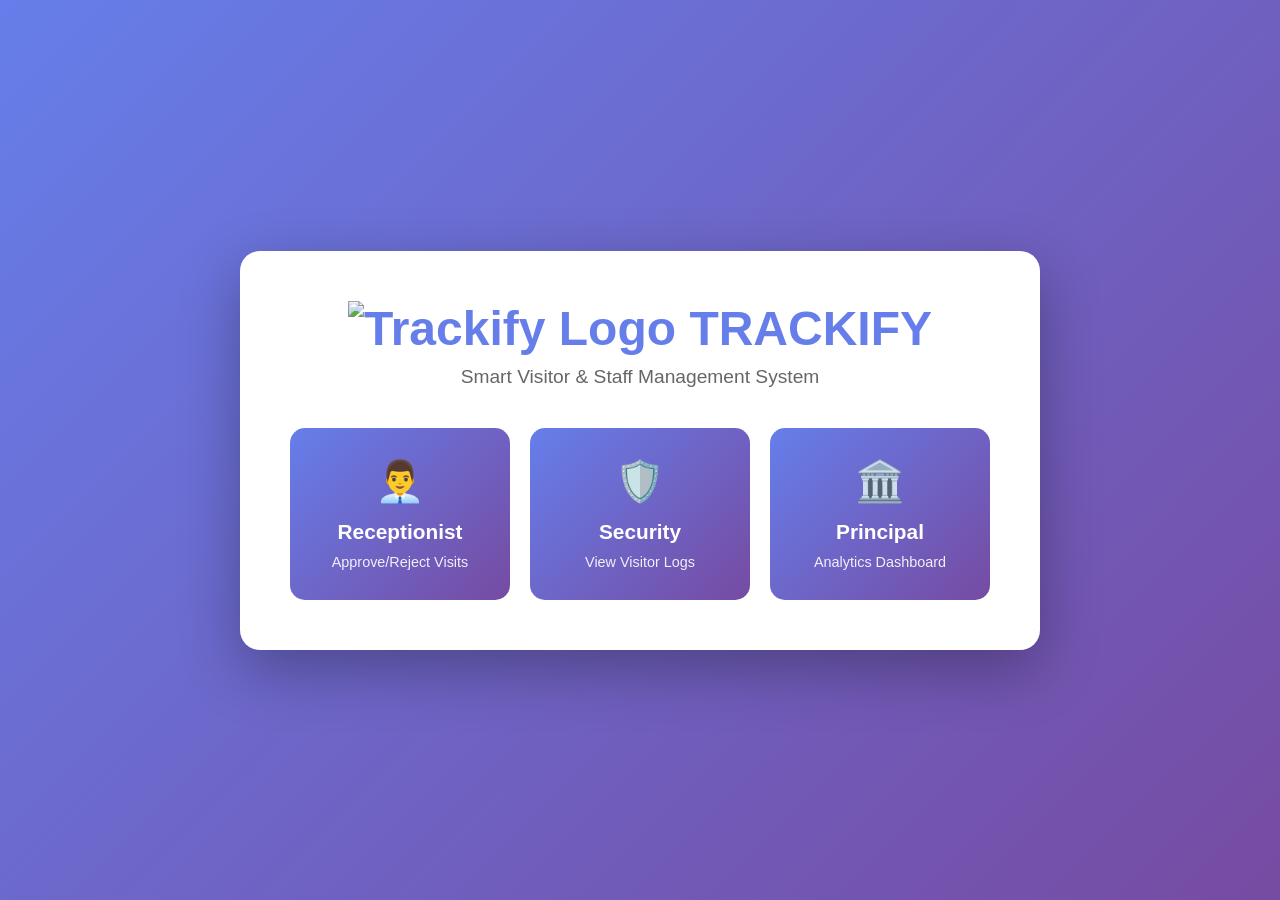
==== public/index.html @ 78d19435 "Replace  emoji with circular building logo across all pages and email templates" ====
<!DOCTYPE html>
<html lang="en">
<head>
    <meta charset="UTF-8">
    <meta name="viewport" content="width=device-width, initial-scale=1.0">
    <title>TRACKIFY - Visitor Management System</title>
    <style>
        * {
            margin: 0;
            padding: 0;
            box-sizing: border-box;
        }
        
        body {
            font-family: 'Segoe UI', Tahoma, Geneva, Verdana, sans-serif;
            background: linear-gradient(135deg, #667eea 0%, #764ba2 100%);
            min-height: 100vh;
            display: flex;
            align-items: center;
            justify-content: center;
            padding: 20px;
        }
        
        .container {
            background: white;
            border-radius: 20px;
            box-shadow: 0 20px 60px rgba(0,0,0,0.3);
            max-width: 800px;
            width: 100%;
            padding: 50px;
            text-align: center;
        }
        
        h1 {
            color: #667eea;
            font-size: 3em;
            margin-bottom: 10px;
        }
        
        .tagline {
            color: #666;
            font-size: 1.2em;
            margin-bottom: 40px;
        }
        
        .links {
            display: grid;
            grid-template-columns: repeat(auto-fit, minmax(200px, 1fr));
            gap: 20px;
            margin-top: 40px;
        }
        
        .link-card {
            background: linear-gradient(135deg, #667eea 0%, #764ba2 100%);
            color: white;
            padding: 30px 20px;
            border-radius: 15px;
            text-decoration: none;
            transition: transform 0.3s, box-shadow 0.3s;
            cursor: pointer;
        }
        
        .link-card:hover {
            transform: translateY(-5px);
            box-shadow: 0 10px 30px rgba(102, 126, 234, 0.4);
        }
        
        .link-card h3 {
            font-size: 1.3em;
            margin-bottom: 10px;
        }
        
        .link-card p {
            font-size: 0.9em;
            opacity: 0.9;
        }
        
        .icon {
            font-size: 2.5em;
            margin-bottom: 15px;
        }
    </style>
</head>
<body>
    <div class="container">
        <h1><img src="images/trackify-logo.png" alt="Trackify Logo" class="logo-icon"> TRACKIFY</h1>
        <p class="tagline">Smart Visitor & Staff Management System</p>
        
        <div class="links">
            <a href="/receptionist-login.html" class="link-card">
                <div class="icon">👨‍💼</div>
                <h3>Receptionist</h3>
                <p>Approve/Reject Visits</p>
            </a>
            
            <a href="/security-login.html" class="link-card">
                <div class="icon">🛡️</div>
                <h3>Security</h3>
                <p>View Visitor Logs</p>
            </a>
            
            <a href="/principal-login.html" class="link-card">
                <div class="icon">🏛️</div>
                <h3>Principal</h3>
                <p>Analytics Dashboard</p>
            </a>
        </div>
    </div>
</body>
</html>
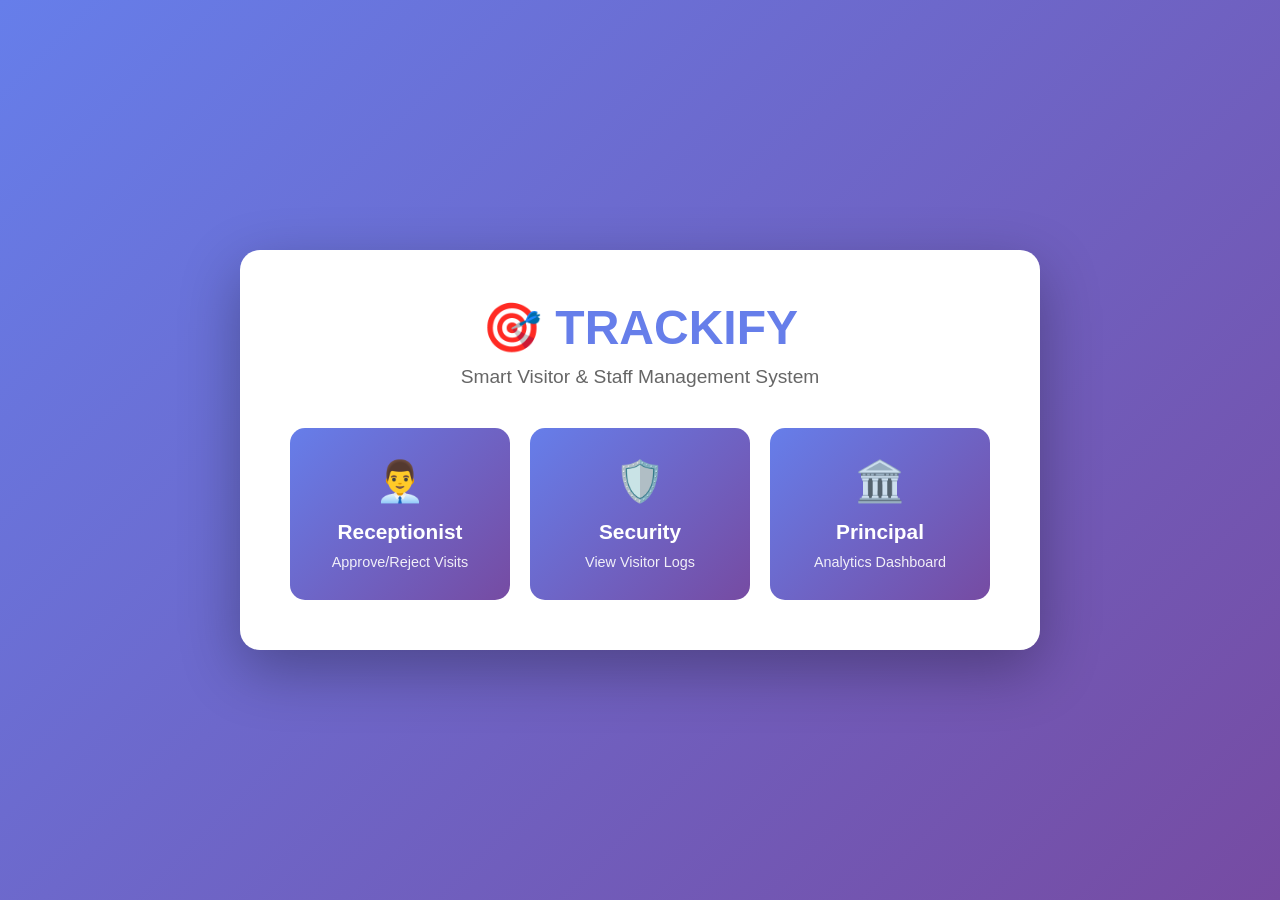
==== commit 04dfafc3: "Implement mandatory field validation for all user types - New visitors: Name, Email, Place, OTP (all" ====
--- a/public/index.html
+++ b/public/index.html
@@ -83,7 +83,7 @@
 </head>
 <body>
     <div class="container">
-        <h1><img src="images/trackify-logo.png" alt="Trackify Logo" class="logo-icon"> TRACKIFY</h1>
+        <h1>🎯 TRACKIFY</h1>
         <p class="tagline">Smart Visitor & Staff Management System</p>
         
         <div class="links">
